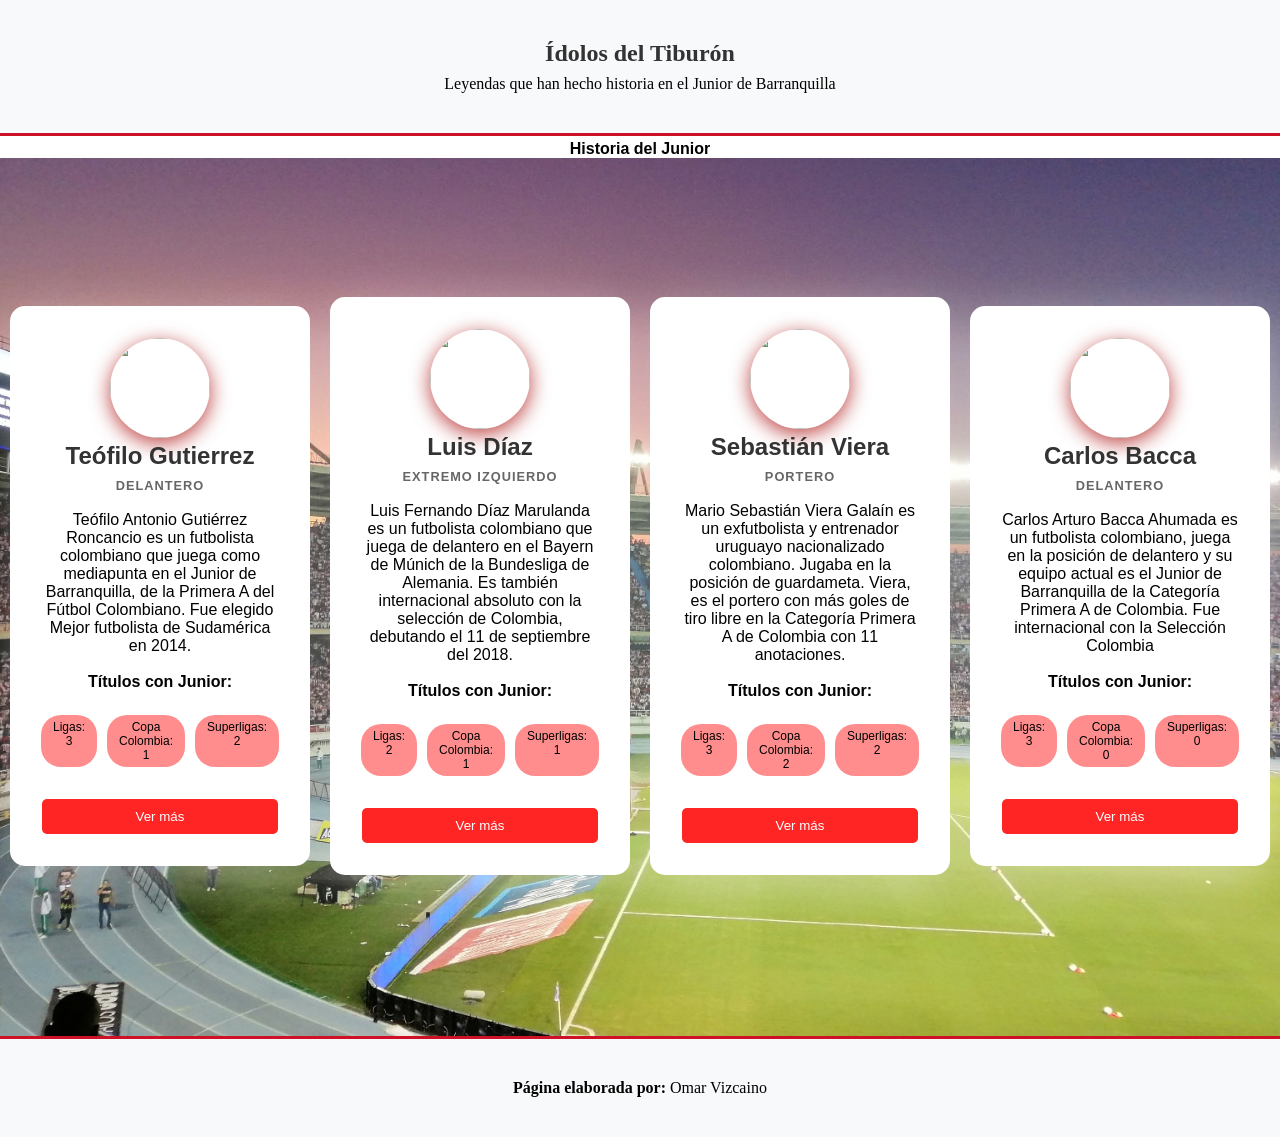
==== index.html @ dbd0450e "update name and add new page" ====
<!DOCTYPE html>
<html lang="es">
<head>
    <meta charset="UTF-8">
    <meta name="viewport" content="width=device-width, initial-scale=1.0">
    <title>Proyecto de Conceptos HTML/CSS</title>
    <link rel="stylesheet" href="style.css">
</head>
<body>

    <header class="header-pagina">
        <h1>Ídolos del Tiburón</h1>
        <p>Leyendas que han hecho historia en el Junior de Barranquilla</p>
    </header>

        <nav>
            <div class="div-navegacion">
                <ul>
                    <b><a href="">Historia del Junior</a></b>
                </ul>
            </div>
        </nav>

       

    <main class="contenedor-principal">
        

        <article class="tarjeta">
            <header class="tarjeta-header">
                <div class="foto-perfil">
                    <img src="https://miredvista.co/wp-content/uploads/2025/08/teofilo-gutierrez.jpg">
                </div>

                <h1>Teófilo Gutierrez</h1>
                <p class="subtitulo">Delantero</p>
            </header>

            <section class="tarjeta-cuerpo">
                <br>
                <p>Teófilo Antonio Gutiérrez Roncancio es un futbolista colombiano que juega como mediapunta en el Junior de Barranquilla, de la Primera A del Fútbol Colombiano. Fue elegido Mejor futbolista de Sudamérica en 2014.</p><br>

                <strong><p>Títulos con Junior:</p></strong>
                <div class="habilidades">
                    <span class="tag">Ligas: 3</span>
                    <span class="tag">Copa Colombia: 1</span>
                    <span class="tag">Superligas: 2</span>
                </div>
            </section>
        
            <footer class="tarjeta-pie">
                <button class="btn-contacto">Ver más</button>
            </footer>
        </article>


        <article class="tarjeta">
            <header class="tarjeta-header">
                <div class="foto-perfil">
                    <img src="https://www.eluniversal.com.co/resizer/v2/luis-diaz-vs-real-madrid-cuartos-champions-2026-YWEDJYF7MVEW5A6HEMAE4KPX5U.jpg?auth=176a01e8cb435e62f520e1d07b8648c25c36d9626bb04d143c1189ea3b8cc3bd&smart=true&width=1200&height=800&quality=70">
                </div>
                <h1>Luis Díaz</h1>
                <p class="subtitulo">Extremo izquierdo</p>
            </header>

            <section class="tarjeta-cuerpo">
                <br>
                <p>Luis Fernando Díaz Marulanda es un futbolista colombiano que juega de delantero en el Bayern de Múnich de la Bundesliga de Alemania. Es también internacional absoluto con la selección de Colombia, debutando el 11 de septiembre del 2018.​</p><br>
                
                <strong><p>Títulos con Junior:</p></strong>
                <div class="habilidades">
                    <span class="tag">Ligas: 2</span>
                    <span class="tag">Copa Colombia: 1</span>
                    <span class="tag">Superligas: 1</span>
                </div>
            </section>
        
            <footer class="tarjeta-pie">
                <button class="btn-contacto">Ver más</button>
            </footer>
        </article>

        <article class="tarjeta">
            <header class="tarjeta-header">
                <div class="foto-perfil">
                    <img src="https://caracol.com.co/resizer/v2/BFDQT3ZCVNKX5GROYTC43AFYJQ.jpg?auth=4d93b2746123c41d177a796f90855f7a2b43f745204c71628f4a12fb067854b5&quality=70&width=736&height=414&focal=633,11">
                </div>
                <h1>Sebastián Viera</h1>
                <p class="subtitulo">portero</p>
            </header>

            <section class="tarjeta-cuerpo">
                <br>
                <p>Mario Sebastián Viera Galaín es un exfutbolista y entrenador uruguayo nacionalizado colombiano. Jugaba en la posición de guardameta. Viera, es el portero con más goles de tiro libre en la Categoría Primera A de Colombia con 11 anotaciones.​</p><br>
                
                <strong><p>Títulos con Junior:</p></strong>
                <div class="habilidades">
                    <span class="tag">Ligas: 3</span>
                    <span class="tag">Copa Colombia: 2</span>
                    <span class="tag">Superligas: 2</span>
                </div>
            </section>
        
            <footer class="tarjeta-pie">
                <button class="btn-contacto">Ver más</button>
            </footer>
        </article>

        <article class="tarjeta">
            <header class="tarjeta-header">
                <div class="foto-perfil">
                    <img src="https://imagenes.noticiasrcn.com/ImgDeportesRCN/carlos_bacca_3_0.webp" alt="">
                </div>
                <h1>Carlos Bacca</h1>
                <p class="subtitulo">delantero</p>
            </header>

            <section class="tarjeta-cuerpo">
                <br>
                <p>Carlos Arturo Bacca Ahumada es un futbolista colombiano, juega en la posición de delantero y su equipo actual es el Junior de Barranquilla de la Categoría Primera A de Colombia. Fue internacional con la Selección Colombia</p><br>
                
                <strong><p>Títulos con Junior:</p></strong>
                <div class="habilidades">
                    <span class="tag">Ligas: 3</span>
                    <span class="tag">Copa Colombia: 0</span>
                    <span class="tag">Superligas: 0</span>
                </div>
            </section>
        
        

            <footer class="tarjeta-pie">
                <button class="btn-contacto">Ver más</button>
            </footer>
        </article>
    </main>

    <footer class="footer-pagina">

       
        <p><strong>Página elaborada por:</strong> Omar Vizcaino</p>
        
    </footer>
    

    

</body>
</html>
---- style.css ----
* {
    margin: 0;
    padding: 0;
    box-sizing: border-box; 
}

a{
    text-decoration: none;
     color: #000000;
     transition: text-shadow 1s;
}

.div-navegacion{
    background-color: #ffffff;
    font-family: 'Franklin Gothic Medium', 'Arial Narrow', Arial, sans-serif;
    text-align: center;
    padding-top: 4px;
    position: fixed;
    left: 0;
    width: 100%;
}

a:hover{
    text-shadow: 1px  0px 10px #ff8190,
                0px  1px 10px #ff8190,
                -1px  0px 5px #ff8190,
                0px -1px 0px #ff8190;
    
}

.contenedor-principal{
    display: flex;
    gap: 20px;
}

.header-pagina {
    text-align: center;
    padding: 40px 20px;
    background-color: #f8f9fa;
    border-bottom: 3px solid #ce1126;
    position: sticky;
    top: 0;
    
}

.footer-pagina{
    text-align: center;
    padding: 40px 20px;
    background-color: #f8f9fa;
    border-top: 3px solid #ce1126;
}

nav{
    height: 25px;
    position: fixed;
    left: 0;
    width: 100%; 
}

main {
    font-family: 'Segoe UI', Tahoma, Geneva, Verdana, sans-serif;
    background-color: #d11a1a;
    display: flex;
    justify-content: center;
    align-items: center;
    min-height: 100vh;
    background-image: url(fondo.jpg);
    background-repeat: no-repeat;
    background-position: center;
    background-size: cover;
    /* flex-direction: column; */
}


.tarjeta {
    background-color: white;
    width: 300px;
    padding: 2rem;
    border-radius: 15px;
    box-shadow: 0 16px 50px #ffffff70;
    text-align: center;
    transition: transform 0.3s ease;

}


.tarjeta:hover {
    transform: translateY(-10px);
}

img{
    width: 100px;
    height: 100px;
    object-fit: cover;
    border-radius: 50%;
    box-shadow: 0 5px 20px rgba(167, 0, 0, 0.74);
}

/* .foto-perfil {
    width: 100px;
    height: 100px;
    background-color: #007bff;
    border-radius: 50%; 
    margin: 0 auto 1rem;
} */

h1 {
    color: #333;
    font-size: 1.5rem;
    margin-bottom: 0.5rem;
}

.subtitulo {
    color: #666;
    font-weight: bold;
    text-transform: uppercase;
    font-size: 0.8rem;
    letter-spacing: 1px;
}

.habilidades {
    display: flex;
    gap: 10px;
    justify-content: center;
    margin-top: 1.5rem;
}

.tag {
    background-color: #ff8d8d;
    color: #000000;
    padding: 5px 12px;
    border-radius: 20px;
    font-size: 0.75rem;

}

.btn-contacto {
    margin-top: 2rem;
    background-color: #ff2525;
    color: white;
    border: none;
    padding: 10px 20px;
    border-radius: 5px;
    cursor: pointer;
    width: 100%;
}

.btn-contacto:active {
    background-color: #e05555;
}
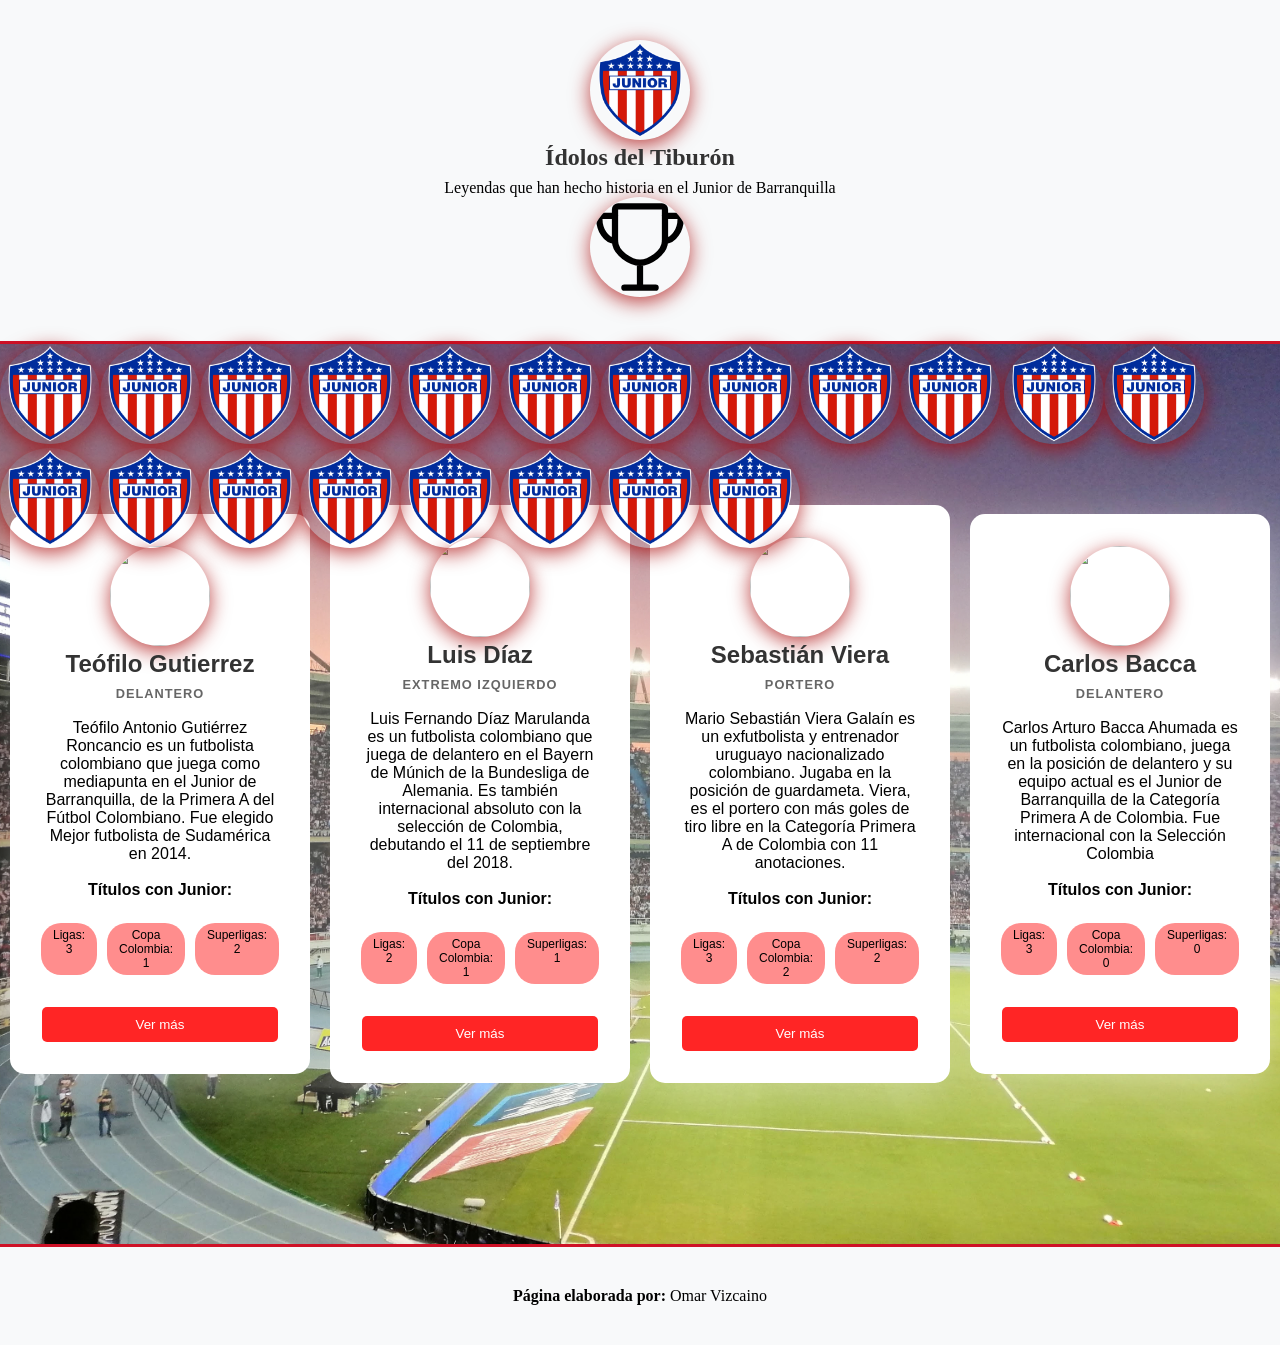
==== commit b14fb908: "página principal terminada" ====
--- a/index.html
+++ b/index.html
@@ -9,16 +9,31 @@
 <body>
 
     <header class="header-pagina">
+
+        <img src="escudo_junior.png" width="50px">
+
+        <div class="titulo-subtitulo">
         <h1>Ídolos del Tiburón</h1>
         <p>Leyendas que han hecho historia en el Junior de Barranquilla</p>
+        </div>
+        
+        <div class="enlace">
+        <a href="historia_junior.html">
+            <img src="trofeo.svg" width="20px">
+        </a>
+        </div>
+
+       
     </header>
 
         <nav>
-            <div class="div-navegacion">
-                <ul>
-                    <b><a href="">Historia del Junior</a></b>
-                </ul>
+            <div class="carrusel-padre">
+            <div class="carrusel">
+                <img class="escudo_junior" src="escudo_junior.png"><img class="escudo_junior" src="escudo_junior.png"><img class="escudo_junior" src="escudo_junior.png"><img class="escudo_junior" src="escudo_junior.png"><img class="escudo_junior" src="escudo_junior.png"><img class="escudo_junior" src="escudo_junior.png"><img class="escudo_junior" src="escudo_junior.png"><img class="escudo_junior" src="escudo_junior.png"><img class="escudo_junior" src="escudo_junior.png"><img class="escudo_junior" src="escudo_junior.png">
+
+                <img class="escudo_junior" src="escudo_junior.png"><img class="escudo_junior" src="escudo_junior.png"><img class="escudo_junior" src="escudo_junior.png"><img class="escudo_junior" src="escudo_junior.png"><img class="escudo_junior" src="escudo_junior.png"><img class="escudo_junior" src="escudo_junior.png"><img class="escudo_junior" src="escudo_junior.png"><img class="escudo_junior" src="escudo_junior.png"><img class="escudo_junior" src="escudo_junior.png"><img class="escudo_junior" src="escudo_junior.png">
             </div>
+        </div>
         </nav>
 
        
@@ -29,7 +44,7 @@
         <article class="tarjeta">
             <header class="tarjeta-header">
                 <div class="foto-perfil">
-                    <img src="https://miredvista.co/wp-content/uploads/2025/08/teofilo-gutierrez.jpg">
+                    <img id="teo" src="https://miredvista.co/wp-content/uploads/2025/08/teofilo-gutierrez.jpg">
                 </div>
 
                 <h1>Teófilo Gutierrez</h1>
@@ -57,7 +72,7 @@
         <article class="tarjeta">
             <header class="tarjeta-header">
                 <div class="foto-perfil">
-                    <img src="https://www.eluniversal.com.co/resizer/v2/luis-diaz-vs-real-madrid-cuartos-champions-2026-YWEDJYF7MVEW5A6HEMAE4KPX5U.jpg?auth=176a01e8cb435e62f520e1d07b8648c25c36d9626bb04d143c1189ea3b8cc3bd&smart=true&width=1200&height=800&quality=70">
+                    <img id="luis-diaz" src="https://www.eluniversal.com.co/resizer/v2/luis-diaz-vs-real-madrid-cuartos-champions-2026-YWEDJYF7MVEW5A6HEMAE4KPX5U.jpg?auth=176a01e8cb435e62f520e1d07b8648c25c36d9626bb04d143c1189ea3b8cc3bd&smart=true&width=1200&height=800&quality=70">
                 </div>
                 <h1>Luis Díaz</h1>
                 <p class="subtitulo">Extremo izquierdo</p>
@@ -83,7 +98,7 @@
         <article class="tarjeta">
             <header class="tarjeta-header">
                 <div class="foto-perfil">
-                    <img src="https://caracol.com.co/resizer/v2/BFDQT3ZCVNKX5GROYTC43AFYJQ.jpg?auth=4d93b2746123c41d177a796f90855f7a2b43f745204c71628f4a12fb067854b5&quality=70&width=736&height=414&focal=633,11">
+                    <img id="viera" src="https://caracol.com.co/resizer/v2/BFDQT3ZCVNKX5GROYTC43AFYJQ.jpg?auth=4d93b2746123c41d177a796f90855f7a2b43f745204c71628f4a12fb067854b5&quality=70&width=736&height=414&focal=633,11">
                 </div>
                 <h1>Sebastián Viera</h1>
                 <p class="subtitulo">portero</p>
@@ -109,7 +124,7 @@
         <article class="tarjeta">
             <header class="tarjeta-header">
                 <div class="foto-perfil">
-                    <img src="https://imagenes.noticiasrcn.com/ImgDeportesRCN/carlos_bacca_3_0.webp" alt="">
+                    <img id="bacca" src="https://imagenes.noticiasrcn.com/ImgDeportesRCN/carlos_bacca_3_0.webp" alt="">
                 </div>
                 <h1>Carlos Bacca</h1>
                 <p class="subtitulo">delantero</p>
@@ -142,8 +157,5 @@
         
     </footer>
     
-
-    
-
 </body>
 </html>
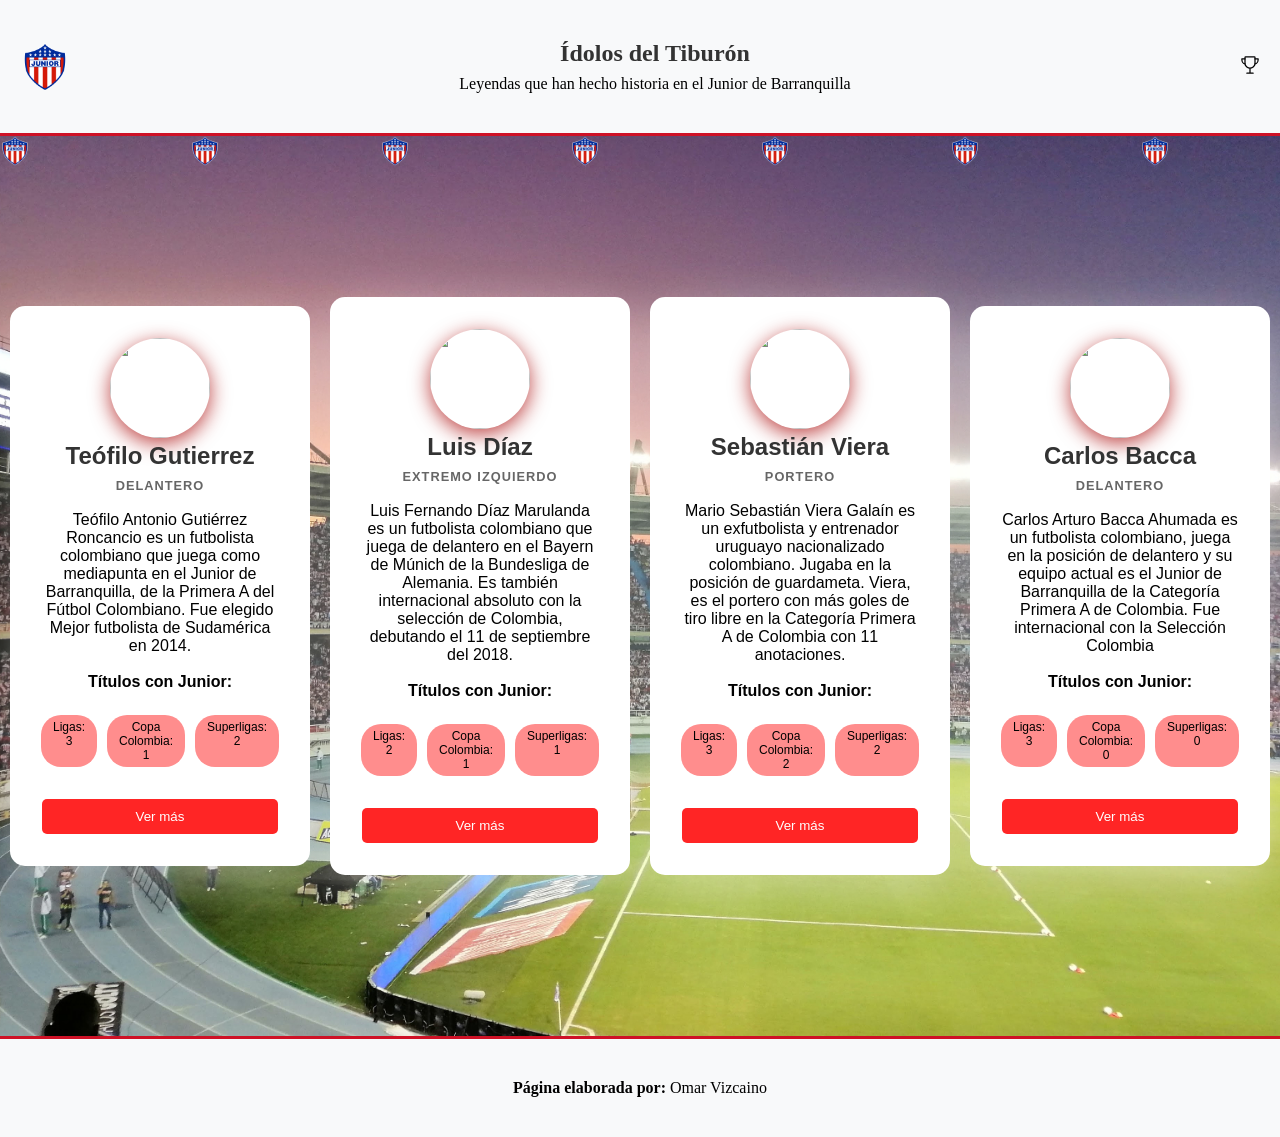
==== commit ad94dfa5: "segunda página" ====
--- a/index.html
+++ b/index.html
@@ -10,7 +10,7 @@
 
     <header class="header-pagina">
 
-        <img src="escudo_junior.png" width="50px">
+        <img src="icons/escudo_junior.png" width="50px">
 
         <div class="titulo-subtitulo">
         <h1>Ídolos del Tiburón</h1>
@@ -19,7 +19,7 @@
         
         <div class="enlace">
         <a href="historia_junior.html">
-            <img src="trofeo.svg" width="20px">
+            <img src="icons/trofeo.svg" width="20px">
         </a>
         </div>
 
@@ -29,9 +29,9 @@
         <nav>
             <div class="carrusel-padre">
             <div class="carrusel">
-                <img class="escudo_junior" src="escudo_junior.png"><img class="escudo_junior" src="escudo_junior.png"><img class="escudo_junior" src="escudo_junior.png"><img class="escudo_junior" src="escudo_junior.png"><img class="escudo_junior" src="escudo_junior.png"><img class="escudo_junior" src="escudo_junior.png"><img class="escudo_junior" src="escudo_junior.png"><img class="escudo_junior" src="escudo_junior.png"><img class="escudo_junior" src="escudo_junior.png"><img class="escudo_junior" src="escudo_junior.png">
+                <img class="escudo_junior" src="icons/escudo_junior.png"><img class="escudo_junior" src="icons/escudo_junior.png"><img class="escudo_junior" src="icons/escudo_junior.png"><img class="escudo_junior" src="icons/escudo_junior.png"><img class="escudo_junior" src="icons/escudo_junior.png"><img class="escudo_junior" src="icons/escudo_junior.png"><img class="escudo_junior" src="icons/escudo_junior.png"><img class="escudo_junior" src="icons/escudo_junior.png"><img class="escudo_junior" src="icons/escudo_junior.png"><img class="escudo_junior" src="icons/escudo_junior.png">
 
-                <img class="escudo_junior" src="escudo_junior.png"><img class="escudo_junior" src="escudo_junior.png"><img class="escudo_junior" src="escudo_junior.png"><img class="escudo_junior" src="escudo_junior.png"><img class="escudo_junior" src="escudo_junior.png"><img class="escudo_junior" src="escudo_junior.png"><img class="escudo_junior" src="escudo_junior.png"><img class="escudo_junior" src="escudo_junior.png"><img class="escudo_junior" src="escudo_junior.png"><img class="escudo_junior" src="escudo_junior.png">
+                <img class="escudo_junior" src="icons/escudo_junior.png"><img class="escudo_junior" src="icons/escudo_junior.png"><img class="escudo_junior" src="icons/escudo_junior.png"><img class="escudo_junior" src="icons/escudo_junior.png"><img class="escudo_junior" src="icons/escudo_junior.png"><img class="escudo_junior" src="icons/escudo_junior.png"><img class="escudo_junior" src="icons/escudo_junior.png"><img class="escudo_junior" src="icons/escudo_junior.png"><img class="escudo_junior" src="icons/escudo_junior.png"><img class="escudo_junior" src="icons/escudo_junior.png">
             </div>
         </div>
         </nav>
--- a/style.css
+++ b/style.css
@@ -1,8 +1,19 @@
+@keyframes scroll-escudos{
+    0%{
+        transform: translateX(0);
+    }
+    100%{
+        transform: translateX(-25%);
+    }
+}
+
 * {
     margin: 0;
     padding: 0;
     box-sizing: border-box; 
 }
+
+
 
 a{
     text-decoration: none;
@@ -20,12 +31,27 @@
     width: 100%;
 }
 
-a:hover{
-    text-shadow: 1px  0px 10px #ff8190,
-                0px  1px 10px #ff8190,
-                -1px  0px 5px #ff8190,
-                0px -1px 0px #ff8190;
+.carrusel-padre{
+    overflow: hidden;
+    width: 100%;
+}
+
+.carrusel{
+    display: flex;
+    width: max-content;
+    gap: 160px;
+    animation: scroll-escudos 10s linear infinite;
+}
+
+.escudo_junior{
+    width: 30px;
+    height: 30px;
+}
+
+.enlace:hover{
+    transform: scale(1.5);
     
+
 }
 
 .contenedor-principal{
@@ -34,13 +60,20 @@
 }
 
 .header-pagina {
-    text-align: center;
     padding: 40px 20px;
     background-color: #f8f9fa;
     border-bottom: 3px solid #ce1126;
+    top: 0;
+    display: flex;
+    justify-content: space-between;
+    align-items: center;
+    z-index: 1000;
     position: sticky;
-    top: 0;
-    
+    margin-top: 0;
+}
+
+.titulo-subtitulo{
+    text-align: center;
 }
 
 .footer-pagina{
@@ -52,7 +85,7 @@
 
 nav{
     height: 25px;
-    position: fixed;
+    position: absolute;
     left: 0;
     width: 100%; 
 }
@@ -88,7 +121,7 @@
     transform: translateY(-10px);
 }
 
-img{
+#teo, #luis-diaz, #viera, #bacca{
     width: 100px;
     height: 100px;
     object-fit: cover;
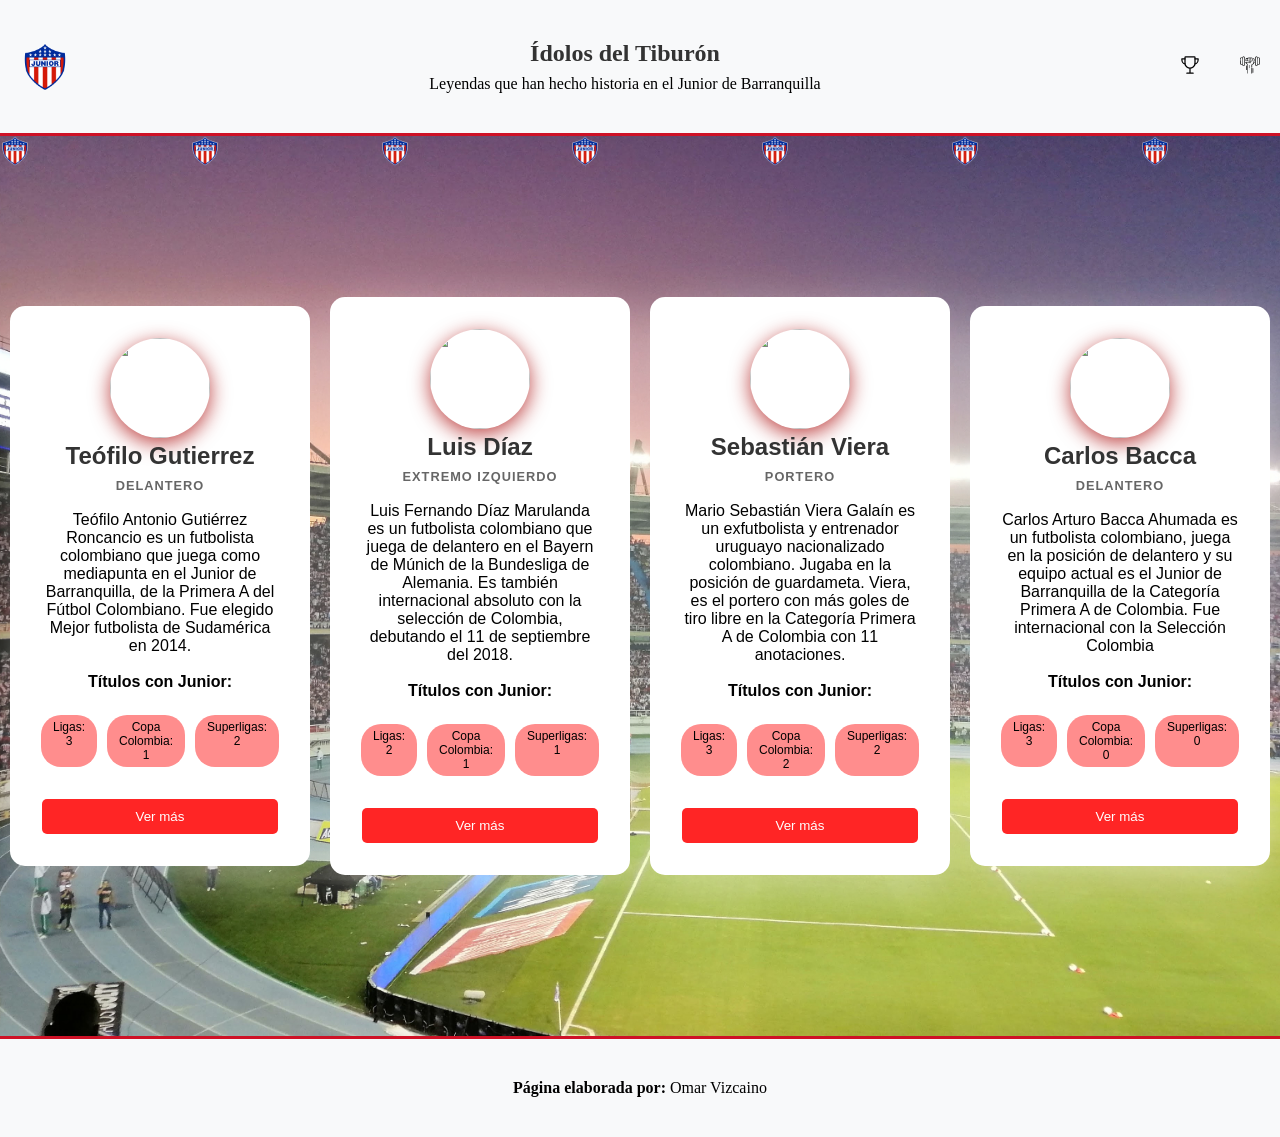
==== commit 5afce4fb: "página terminada" ====
--- a/index.html
+++ b/index.html
@@ -17,10 +17,18 @@
         <p>Leyendas que han hecho historia en el Junior de Barranquilla</p>
         </div>
         
+        <div style="display: flex; gap:40px">
         <div class="enlace">
         <a href="historia_junior.html">
             <img src="icons/trofeo.svg" width="20px">
         </a>
+        </div>
+
+        <div class="enlace-training">
+           <a href="training.html">
+            <img src="icons/training.png" width="20px">
+            </a> 
+        </div>
         </div>
 
        
--- a/style.css
+++ b/style.css
@@ -48,10 +48,13 @@
     height: 30px;
 }
 
-.enlace:hover{
+.enlace:hover, .enlace-training:hover{
     transform: scale(1.5);
-    
+    transition: 0.3s;
+}
 
+.enlace, .enlace-training{
+    transition: 0.3s;
 }
 
 .contenedor-principal{
